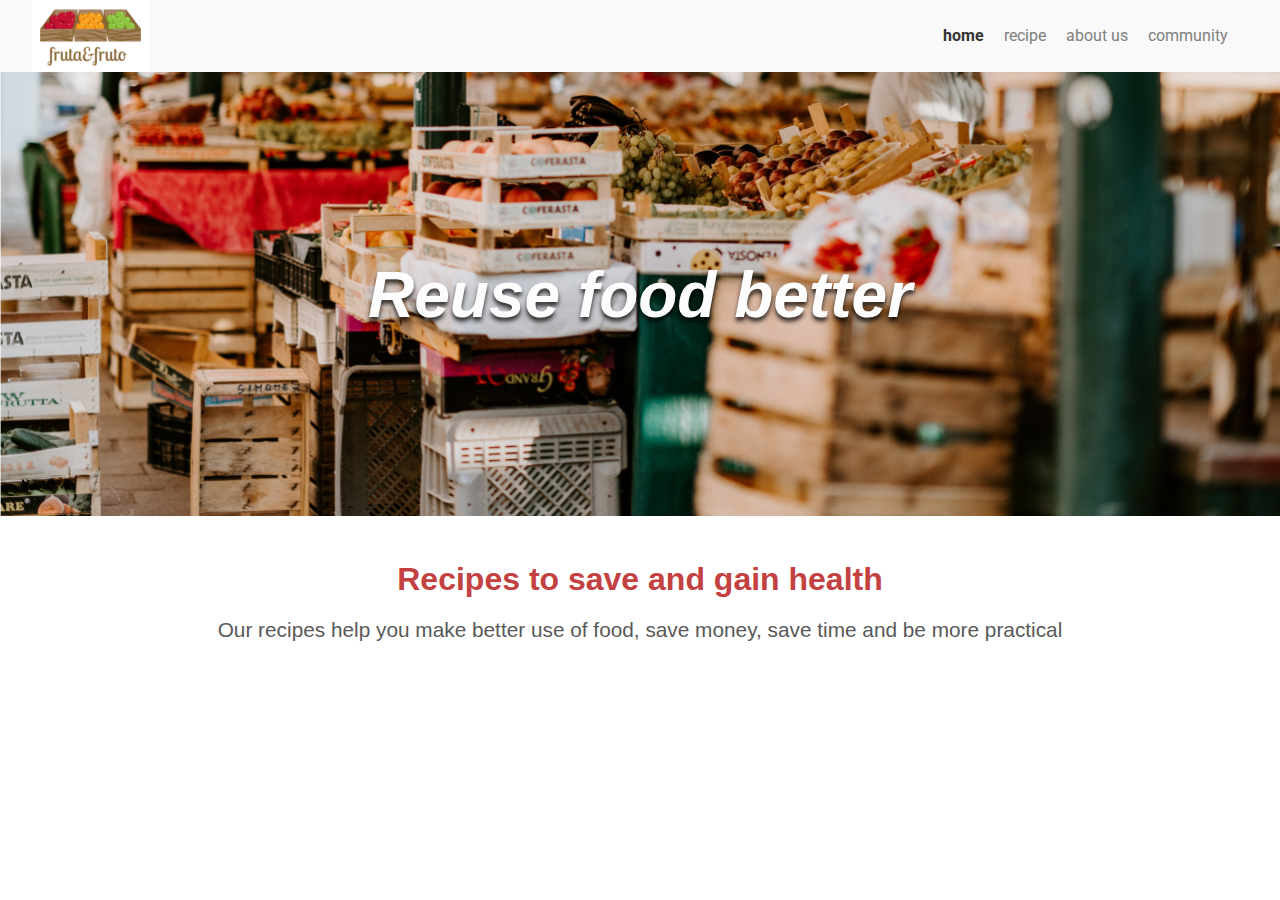
==== arquitetura-css-assets/index.html @ b12f9863 "edit link names of css" ====
<!DOCTYPE html>
<html lang="pt-BR">
    <head>
        <link href="https://fonts.googleapis.com/css?family=Pacifico|Roboto:100,300,400,500,700,900" rel="stylesheet" />
        <meta charset="UTF-8" />
        <meta name="viewport" content="width=device-width, initial-scale=1.0" />
        <meta http-equiv="X-UA-Compatible" content="ie=edge" />
        <title>Fruta & Fruto</title>
        <link href="./assets/css/normalize.css" rel="stylesheet" />
        <link href="./assets/css/reset.css" rel="stylesheet" />
        <link rel="stylesheet" href="assets/css/menu/menu-link.css">
        <link rel="stylesheet" href="assets/css/menu/menu-item.css">
        <link rel="stylesheet" href="assets/css/menu/header.css">
        <link rel="stylesheet" href="assets/css/menu/menu-list.css">
        <link rel="stylesheet" href="assets/css/banner/banner.css">
        <link rel="stylesheet" href="assets/css/banner/banner-img.css">
        <link rel="stylesheet" href="assets/css/banner/banner-title.css">
        <link rel="stylesheet" href="assets/css/about/about.css">
        <link rel="stylesheet" href="assets/css/about/about-description.css">
        <link rel="stylesheet" href="assets/css/about/about-title.css">
    </head>
    <body>
        <header class="header">
            <img class="logo" src="assets/img/logo.jpg" alt="Logo Fruta&Fruto">
            <nav class="menu">
                <ul class="menu__list">
                    <li class="menu__item"><a class="menu__link ativo" href="http://127.0.0.1:5500/arquitetura-css-assets/index.html#">Home</a></li>
                    <li class="menu__item"><a class="menu__link" href="#">Recipe</a></li>
                    <li class="menu__item"><a class="menu__link" href="#">About us</a></li>
                    <li class="menu__item"><a class="menu__link" href="#">Community</a></li>
                </ul>
            </nav>
        </header>

        <section class="banner">
            <img class="banner__img" src="assets/img/banner.jpg" alt="Photo with fruit and vegetable boxes">
            <h2 class="banner__title">Reuse food better</h2>
        </section>

        <section class="about">
            <h2 class="about__title" >Recipes to save and gain health</h2>
            <p class="about__description">Our recipes help you make better use of food, save money, save time and be more practical</p>
        </section>

    </body>
</html>
---- arquitetura-css-assets/assets/css/menu/menu-link.css ----
.menu__link.ativo {
    color: #333333;
    font-weight: bold;
}

.menu__link {
    color: #808080;
    margin-right: 1.25rem;
    text-decoration: none;
    text-transform: lowercase;
}

.menu__link:hover {
    text-decoration: underline;
}
---- arquitetura-css-assets/assets/css/menu/menu-item.css ----
.menu__item {
    list-style: none;
}

.menu__item:last-child .menu-link {
    margin-right: 0;
}
---- arquitetura-css-assets/assets/css/menu/header.css ----
.header {
    align-items: center;
    background: #f9f9f9;
    display: flex;
    justify-content: space-between;
    /* top | rigth | bottom | left */
    padding: 0 2rem 0 2rem;
}
---- arquitetura-css-assets/assets/css/menu/menu-list.css ----
.menu__list {
    display: flex;
}
---- arquitetura-css-assets/assets/css/banner/banner.css ----
.banner {
    position: relative;
}
---- arquitetura-css-assets/assets/css/banner/banner-img.css ----
.banner__img {
    width: 100%;
}
---- arquitetura-css-assets/assets/css/banner/banner-title.css ----
.banner__title {
    color: #fdfdfd;
    font-family: 'SF Pro',Arial, Helvetica, sans-serif;
    font-size: 4em;
    font-style: italic;
    position: absolute;
    left: 50%;
    text-shadow: 0 4px 4px rgba(0, 0, 0, 0.75);
    top: 50%;
    text-align: center;
    transform: translate(-50%, -50%);
    width: 100%;
}
---- arquitetura-css-assets/assets/css/about/about.css ----
.about {
    text-align: center;
    padding: 2.5rem;
    font-family: 'SF Pro', Arial, Helvetica, sans-serif;
}
---- arquitetura-css-assets/assets/css/about/about-description.css ----
.about__description {
    color: #595959;
    font-size: 1.3rem;
    font-weight: 100;
}
---- arquitetura-css-assets/assets/css/about/about-title.css ----
.about__title {
    color: #c44141;
    font-size: 2rem;
}
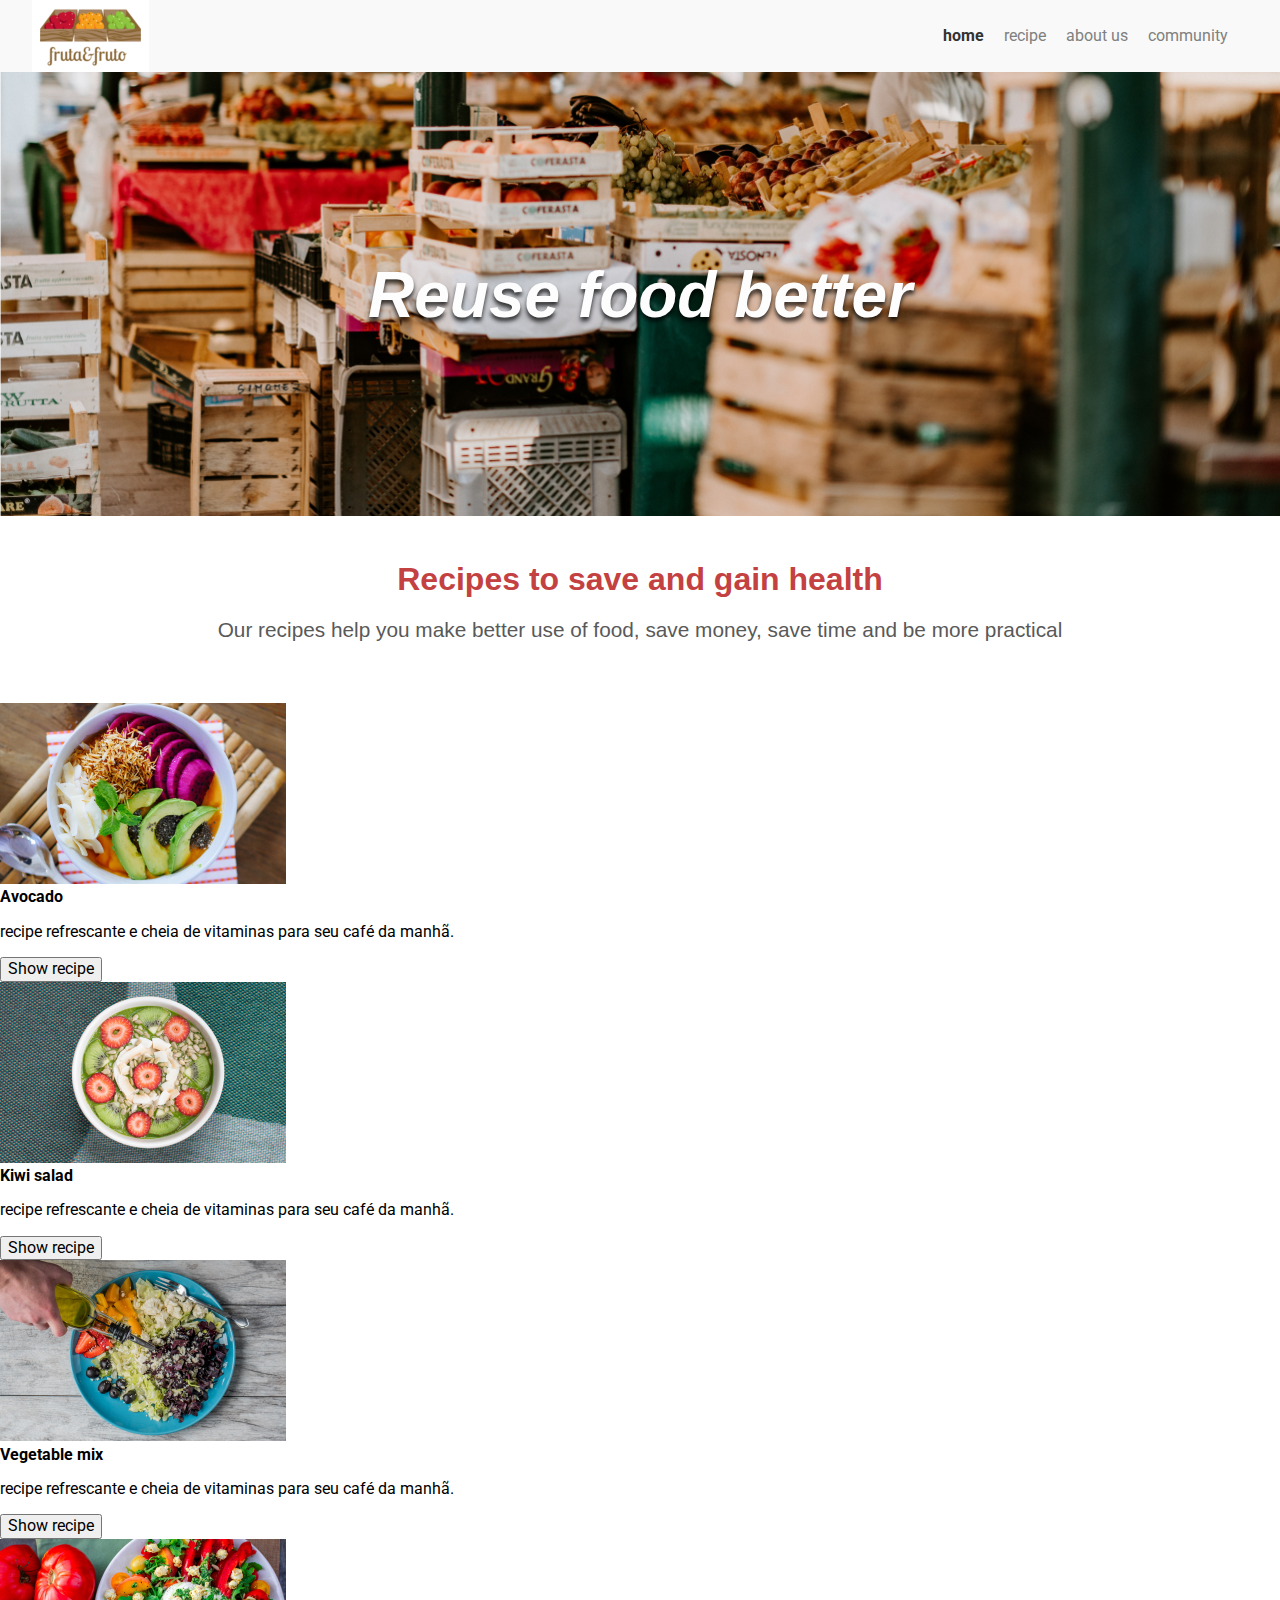
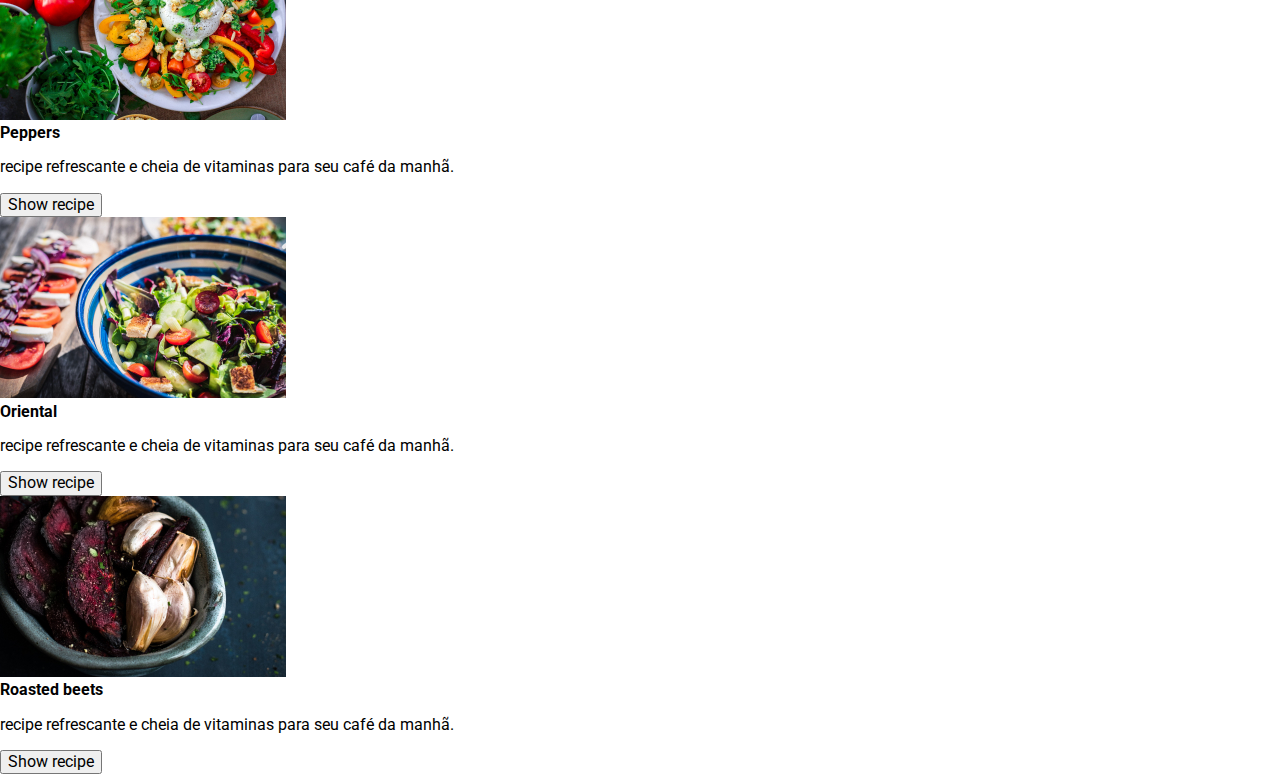
==== commit e45c7d95: "commit" ====
--- a/arquitetura-css-assets/index.html
+++ b/arquitetura-css-assets/index.html
@@ -42,5 +42,55 @@
             <p class="about__description">Our recipes help you make better use of food, save money, save time and be more practical</p>
         </section>
 
+        <section class="recipes">
+            <div class="recipe">
+                <img alt="Tigela de abacate" class="recipe__img" src="assets/img/receitas/tigela-de-abacate.jpg" />
+                <div class="recipe__content">
+                    <h4 class="recipe__title">Avocado</h4>
+                    <p class="recipe__description">recipe refrescante e cheia de vitaminas para seu café da manhã.</p>
+                    <button class="recipe__btn">Show recipe</button>
+                </div>
+            </div>
+            <div class="recipe">
+                <img alt="Kiwi salad" class="recipe__img" src="assets/img/receitas/salada-de-kiwi.jpg" />
+                <div class="recipe__content">
+                    <h4 class="recipe__title">Kiwi salad</h4>
+                    <p class="recipe__description">recipe refrescante e cheia de vitaminas para seu café da manhã.</p>
+                    <button class="recipe__btn">Show recipe</button>
+                </div>
+            </div>
+            <div class="recipe">
+                <img alt="Mix de vegetais" class="recipe__img" src="assets/img/receitas/mix-de-vegetais.jpg" />
+                <div class="recipe__content">
+                    <h4 class="recipe__title">Vegetable mix</h4>
+                    <p class="recipe__description">recipe refrescante e cheia de vitaminas para seu café da manhã.</p>
+                    <button class="recipe__btn">Show recipe</button>
+                </div>
+            </div>
+            <div class="recipe">
+                <img alt="Pimentões à Juliana" class="recipe__img" src="assets/img/receitas/pimentoes-a-juliana.jpg" />
+                <div class="recipe__content">
+                    <h4 class="recipe__title">Peppers</h4>
+                    <p class="recipe__description">recipe refrescante e cheia de vitaminas para seu café da manhã.</p>
+                    <button class="recipe__btn">Show recipe</button>
+                </div>
+            </div>
+            <div class="recipe">
+                <img alt="Prato oriental" class="recipe__img" src="assets/img/receitas/prato-oriental.jpg" />
+                <div class="recipe__content">
+                    <h4 class="recipe__title">Oriental</h4>
+                    <p class="recipe__description">recipe refrescante e cheia de vitaminas para seu café da manhã.</p>
+                    <button class="recipe__btn">Show recipe</button>
+                </div>
+            </div>
+            <div class="recipe">
+                <img alt="Beterrabas assadas" class="recipe__img" src="assets/img/receitas/beterrabas-assadas.jpg" />
+                <div class="recipe__content">
+                    <h4 class="recipe__title">Roasted beets</h4>
+                    <p class="recipe__description">recipe refrescante e cheia de vitaminas para seu café da manhã.</p>
+                    <button class="recipe__btn">Show recipe</button>
+                </div>
+            </div>
+        </section>
     </body>
 </html>
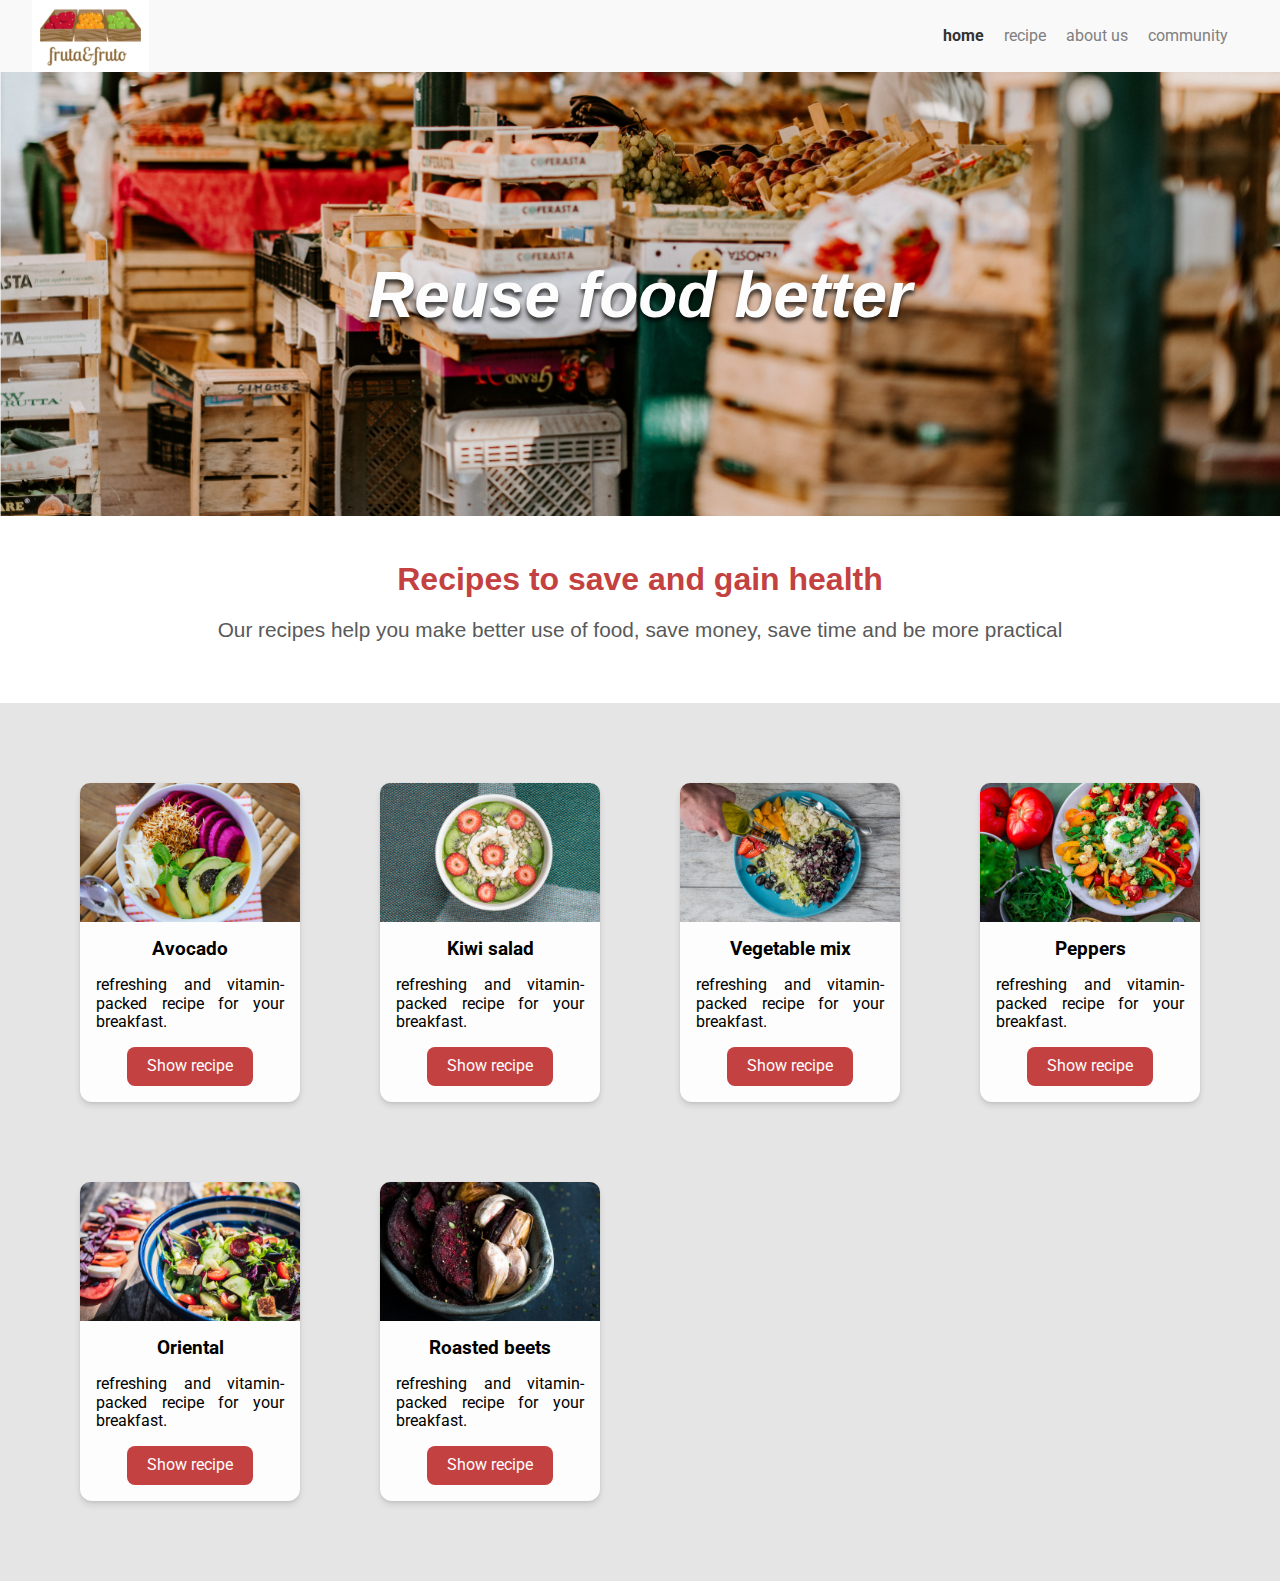
==== commit 8c4bb36c: "add new section (recipes) to website, create cards with btn's" ====
--- a/arquitetura-css-assets/index.html
+++ b/arquitetura-css-assets/index.html
@@ -8,16 +8,27 @@
         <title>Fruta & Fruto</title>
         <link href="./assets/css/normalize.css" rel="stylesheet" />
         <link href="./assets/css/reset.css" rel="stylesheet" />
+        <!-- CSS Menu -->
         <link rel="stylesheet" href="assets/css/menu/menu-link.css">
         <link rel="stylesheet" href="assets/css/menu/menu-item.css">
         <link rel="stylesheet" href="assets/css/menu/header.css">
         <link rel="stylesheet" href="assets/css/menu/menu-list.css">
+        <!-- CSS Banner -->
         <link rel="stylesheet" href="assets/css/banner/banner.css">
         <link rel="stylesheet" href="assets/css/banner/banner-img.css">
         <link rel="stylesheet" href="assets/css/banner/banner-title.css">
+        <!-- CSS About -->
         <link rel="stylesheet" href="assets/css/about/about.css">
         <link rel="stylesheet" href="assets/css/about/about-description.css">
         <link rel="stylesheet" href="assets/css/about/about-title.css">
+        <!-- CSS Recipes -->
+        <link rel="stylesheet" href="assets/css/recipes/recipes.css">
+        <link rel="stylesheet" href="assets/css/recipes/recipe.css">
+        <link rel="stylesheet" href="assets/css/recipes/recipe-title.css">
+        <link rel="stylesheet" href="assets/css/recipes/recipe-img.css">
+        <link rel="stylesheet" href="assets/css/recipes/recipe-description.css">
+        <link rel="stylesheet" href="assets/css/recipes/recipe-content.css">
+        <link rel="stylesheet" href="assets/css/recipes/recipe-btn.css">
     </head>
     <body>
         <header class="header">
@@ -44,10 +55,10 @@
 
         <section class="recipes">
             <div class="recipe">
-                <img alt="Tigela de abacate" class="recipe__img" src="assets/img/receitas/tigela-de-abacate.jpg" />
+                <img alt="avocado" class="recipe__img" src="assets/img/receitas/tigela-de-abacate.jpg" />
                 <div class="recipe__content">
                     <h4 class="recipe__title">Avocado</h4>
-                    <p class="recipe__description">recipe refrescante e cheia de vitaminas para seu café da manhã.</p>
+                    <p class="recipe__description">refreshing and vitamin-packed recipe for your breakfast.</p>
                     <button class="recipe__btn">Show recipe</button>
                 </div>
             </div>
@@ -55,39 +66,39 @@
                 <img alt="Kiwi salad" class="recipe__img" src="assets/img/receitas/salada-de-kiwi.jpg" />
                 <div class="recipe__content">
                     <h4 class="recipe__title">Kiwi salad</h4>
-                    <p class="recipe__description">recipe refrescante e cheia de vitaminas para seu café da manhã.</p>
+                    <p class="recipe__description">refreshing and vitamin-packed recipe for your breakfast.</p>
                     <button class="recipe__btn">Show recipe</button>
                 </div>
             </div>
             <div class="recipe">
-                <img alt="Mix de vegetais" class="recipe__img" src="assets/img/receitas/mix-de-vegetais.jpg" />
+                <img alt="vegetable mix" class="recipe__img" src="assets/img/receitas/mix-de-vegetais.jpg" />
                 <div class="recipe__content">
                     <h4 class="recipe__title">Vegetable mix</h4>
-                    <p class="recipe__description">recipe refrescante e cheia de vitaminas para seu café da manhã.</p>
+                    <p class="recipe__description">refreshing and vitamin-packed recipe for your breakfast.</p>
                     <button class="recipe__btn">Show recipe</button>
                 </div>
             </div>
             <div class="recipe">
-                <img alt="Pimentões à Juliana" class="recipe__img" src="assets/img/receitas/pimentoes-a-juliana.jpg" />
+                <img alt="peppers" class="recipe__img" src="assets/img/receitas/pimentoes-a-juliana.jpg" />
                 <div class="recipe__content">
                     <h4 class="recipe__title">Peppers</h4>
-                    <p class="recipe__description">recipe refrescante e cheia de vitaminas para seu café da manhã.</p>
+                    <p class="recipe__description">refreshing and vitamin-packed recipe for your breakfast.</p>
                     <button class="recipe__btn">Show recipe</button>
                 </div>
             </div>
             <div class="recipe">
-                <img alt="Prato oriental" class="recipe__img" src="assets/img/receitas/prato-oriental.jpg" />
+                <img alt="Oriental" class="recipe__img" src="assets/img/receitas/prato-oriental.jpg" />
                 <div class="recipe__content">
                     <h4 class="recipe__title">Oriental</h4>
-                    <p class="recipe__description">recipe refrescante e cheia de vitaminas para seu café da manhã.</p>
+                    <p class="recipe__description">refreshing and vitamin-packed recipe for your breakfast.</p>
                     <button class="recipe__btn">Show recipe</button>
                 </div>
             </div>
             <div class="recipe">
-                <img alt="Beterrabas assadas" class="recipe__img" src="assets/img/receitas/beterrabas-assadas.jpg" />
+                <img alt="roasted beets" class="recipe__img" src="assets/img/receitas/beterrabas-assadas.jpg" />
                 <div class="recipe__content">
                     <h4 class="recipe__title">Roasted beets</h4>
-                    <p class="recipe__description">recipe refrescante e cheia de vitaminas para seu café da manhã.</p>
+                    <p class="recipe__description">refreshing and vitamin-packed recipe for your breakfast.</p>
                     <button class="recipe__btn">Show recipe</button>
                 </div>
             </div>
--- a/arquitetura-css-assets/assets/css/recipes/recipes.css
+++ b/arquitetura-css-assets/assets/css/recipes/recipes.css
@@ -0,0 +1,6 @@
+.recipes {
+    background-color: #e5e5e5;
+    display: flex;
+    flex-wrap: wrap;
+    padding: 5rem 0 0 5rem;
+}--- a/arquitetura-css-assets/assets/css/recipes/recipe.css
+++ b/arquitetura-css-assets/assets/css/recipes/recipe.css
@@ -0,0 +1,15 @@
+.recipe {
+    background-color: #fdfdfd;
+    display: flex;
+    flex-direction: column;
+    margin-bottom: 5rem;
+    margin-right: 5rem;
+    width: calc(25% - 5rem);
+    border-radius: 12px;
+    box-shadow: 0 4px 6px rgba(0, 0, 0, 0.1), 0 1px 3px rgba(0, 0, 0, 0.08);
+    transition: box-shadow 0.3s ease;
+}
+
+.recipe:hover {
+    box-shadow: 0 8px 12px rgba(0, 0, 0, 0.15), 0 3px 6px rgba(0, 0, 0, 0.1);
+}--- a/arquitetura-css-assets/assets/css/recipes/recipe-title.css
+++ b/arquitetura-css-assets/assets/css/recipes/recipe-title.css
@@ -0,0 +1,3 @@
+.recipe__title {
+    font-size: 1.2rem;
+}--- a/arquitetura-css-assets/assets/css/recipes/recipe-img.css
+++ b/arquitetura-css-assets/assets/css/recipes/recipe-img.css
@@ -0,0 +1,3 @@
+.recipe__img {
+    border-radius: 10px 10px 0px 0px;
+}--- a/arquitetura-css-assets/assets/css/recipes/recipe-description.css
+++ b/arquitetura-css-assets/assets/css/recipes/recipe-description.css
@@ -0,0 +1,3 @@
+.recipe__description {
+    text-align: justify;
+}--- a/arquitetura-css-assets/assets/css/recipes/recipe-content.css
+++ b/arquitetura-css-assets/assets/css/recipes/recipe-content.css
@@ -0,0 +1,4 @@
+.recipe__content {
+    padding: 1rem;
+    text-align: center;
+}--- a/arquitetura-css-assets/assets/css/recipes/recipe-btn.css
+++ b/arquitetura-css-assets/assets/css/recipes/recipe-btn.css
@@ -0,0 +1,13 @@
+.recipe__btn {
+    background-color: #c44141;
+    border: none;
+    color: #fdfdfd;
+    border-radius: 8px;
+    padding: 10px 20px;
+    transition: background-color 0.2s ease;
+}
+
+.recipe__btn:hover {
+    cursor: pointer;
+    background-color: #ac3838;
+}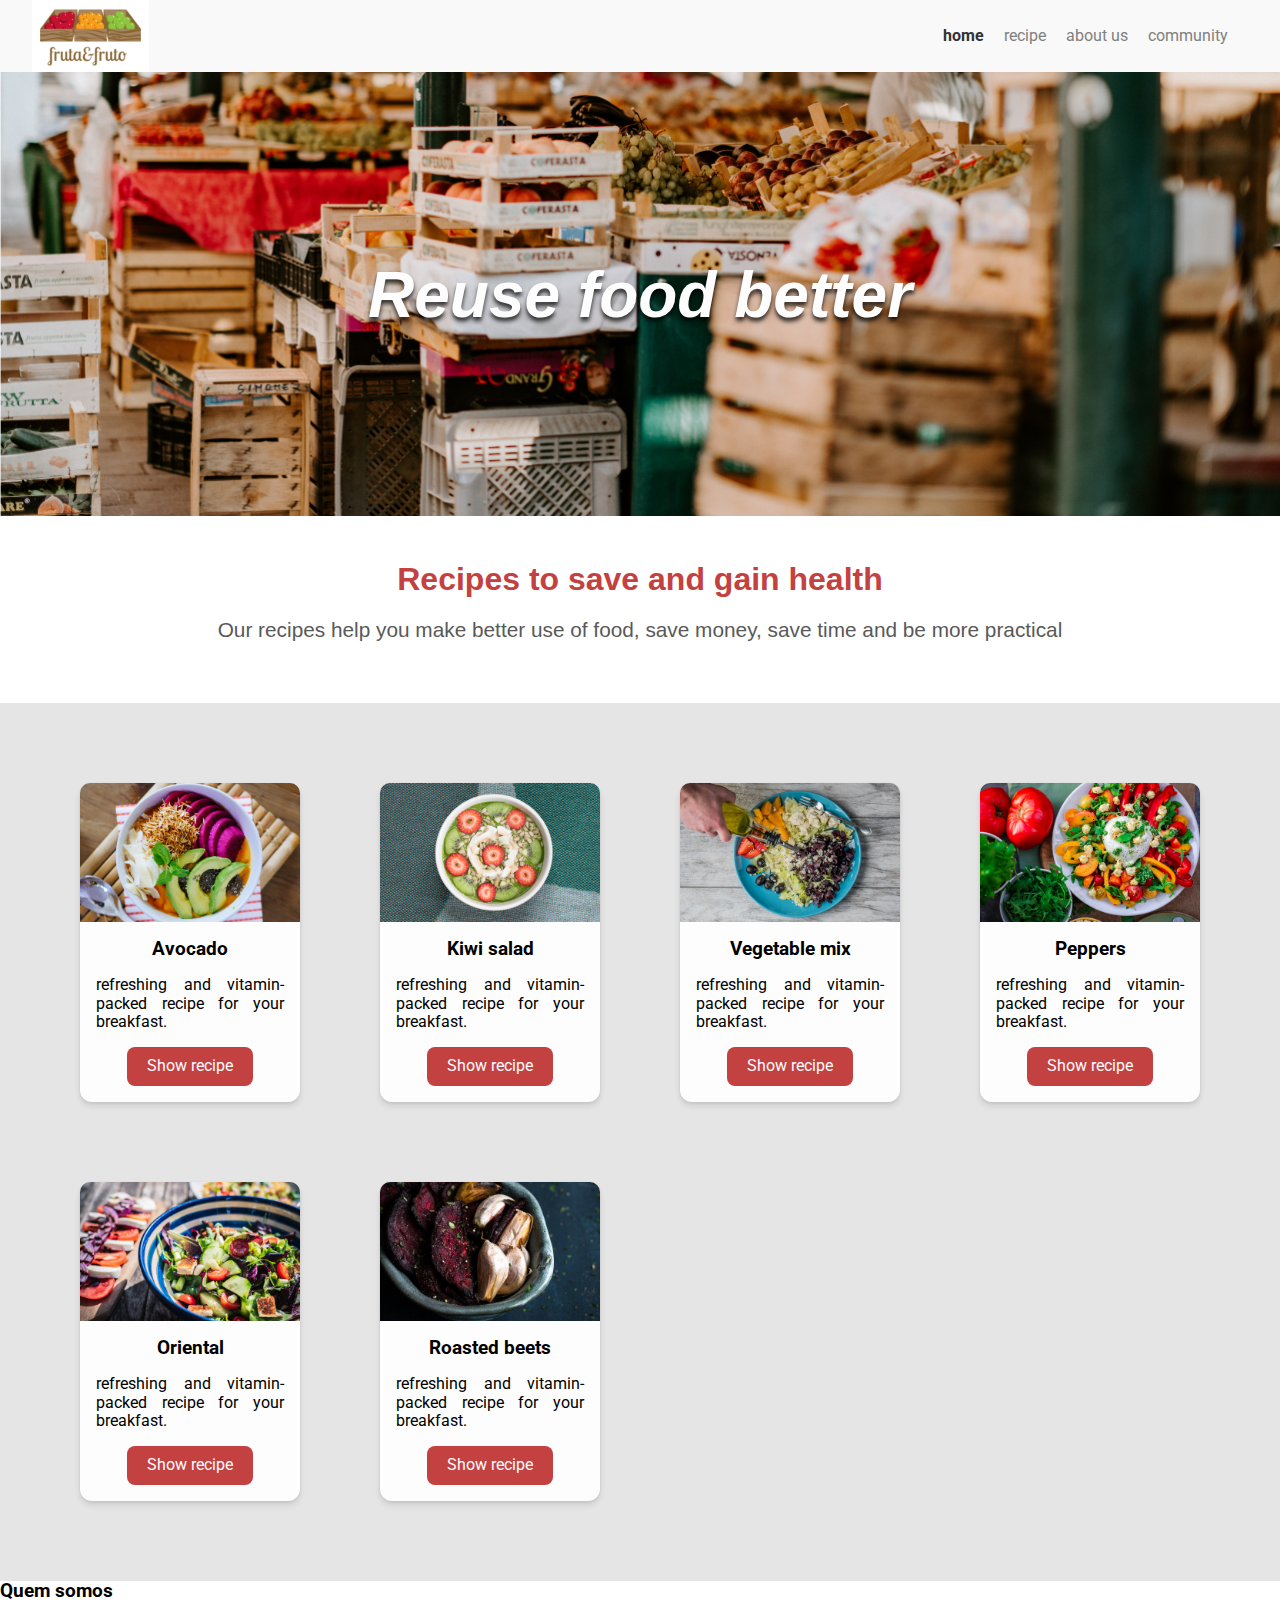
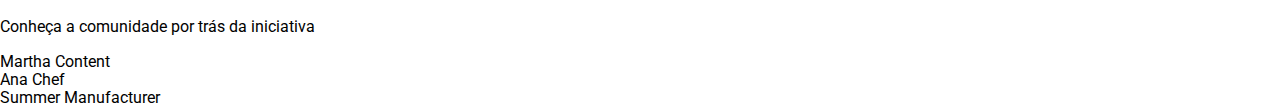
==== commit bf79ce87: "create about-us css files and html structure" ====
--- a/arquitetura-css-assets/index.html
+++ b/arquitetura-css-assets/index.html
@@ -29,8 +29,18 @@
         <link rel="stylesheet" href="assets/css/recipes/recipe-description.css">
         <link rel="stylesheet" href="assets/css/recipes/recipe-content.css">
         <link rel="stylesheet" href="assets/css/recipes/recipe-btn.css">
+        <!-- CSS About Us -->
+         <link rel="stylesheet" href="assets/css/about-us/person.css">
+         <link rel="stylesheet" href="assets/css/about-us/person-name.css">
+         <link rel="stylesheet" href="assets/css/about-us/person-img.css">
+         <link rel="stylesheet" href="assets/css/about-us/person-function.css">
+         <link rel="stylesheet" href="assets/css/about-us/people.css">
+         <link rel="stylesheet" href="assets/css/about-us/about-us.css">
+         <link rel="stylesheet" href="assets/css/about-us/about-us-title.css">
+         <link rel="stylesheet" href="assets/css/about-us/about-us-description.css">
     </head>
     <body>
+        <!-- Header and Nav section -->
         <header class="header">
             <img class="logo" src="assets/img/logo.jpg" alt="Logo Fruta&Fruto">
             <nav class="menu">
@@ -43,6 +53,7 @@
             </nav>
         </header>
 
+        <!-- Banner section -->
         <section class="banner">
             <img class="banner__img" src="assets/img/banner.jpg" alt="Photo with fruit and vegetable boxes">
             <h2 class="banner__title">Reuse food better</h2>
@@ -53,6 +64,7 @@
             <p class="about__description">Our recipes help you make better use of food, save money, save time and be more practical</p>
         </section>
 
+        <!-- Recipes section -->
         <section class="recipes">
             <div class="recipe">
                 <img alt="avocado" class="recipe__img" src="assets/img/receitas/tigela-de-abacate.jpg" />
@@ -103,5 +115,28 @@
                 </div>
             </div>
         </section>
+
+        <!-- About Us section -->
+        <section class="about-us">
+            <h3 class="about-us__title">Quem somos</h3>
+            <p class="about-us__description">Conheça a comunidade por trás da iniciativa</p>
+            <div class="people">
+                <div class="person">
+                    <div class="person__img person__img--martha"></div>
+                    <span class="person__name">Martha</span>
+                    <span class="person__function">Content</span>
+                </div>
+                <div class="people">
+                    <div class="pessoa__img pessoa__img--ana"></div>
+                    <span class="person__name">Ana</span>
+                    <span class="person__function">Chef</span>
+                </div>
+                <div class="people">
+                    <div class="pessoa__img pessoa__img--summer"></div>
+                    <span class="person__name">Summer</span>
+                    <span class="person__function">Manufacturer</span>
+                </div>
+            </div>
+        </section>
     </body>
 </html>
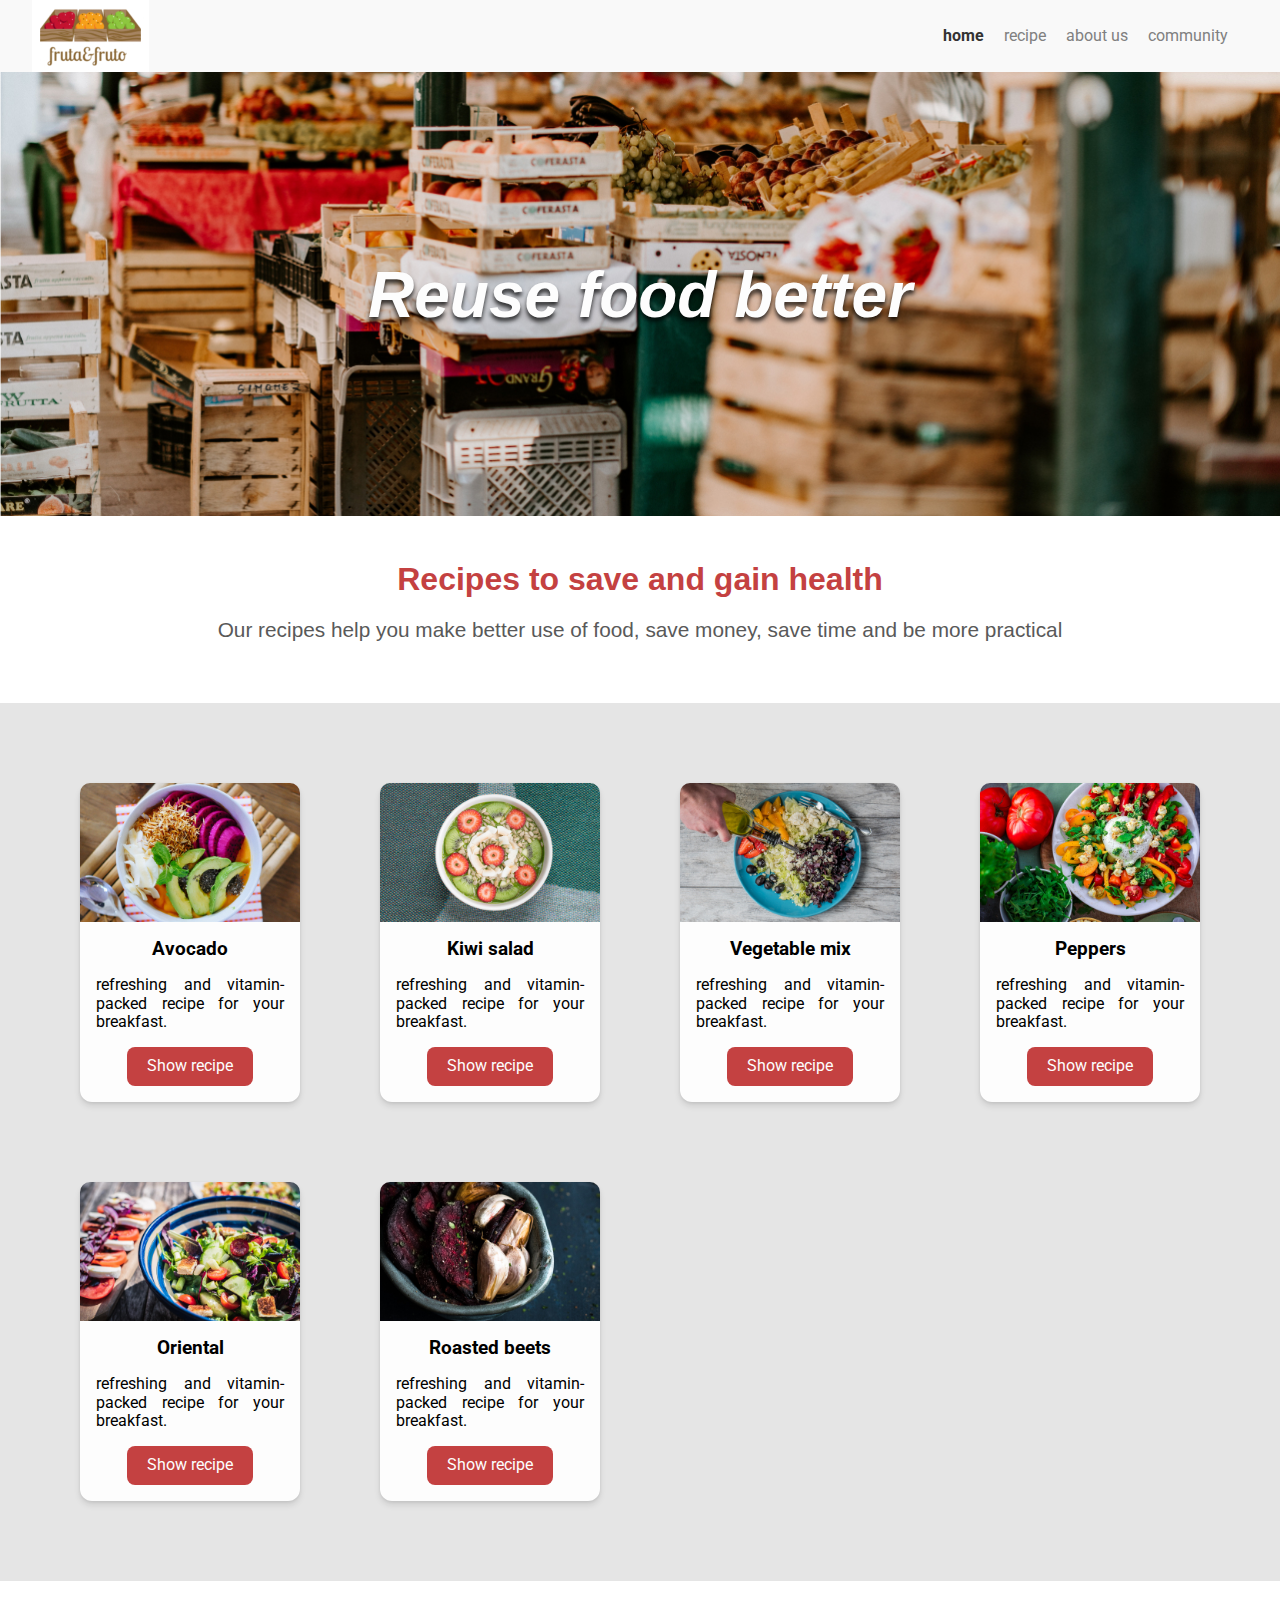
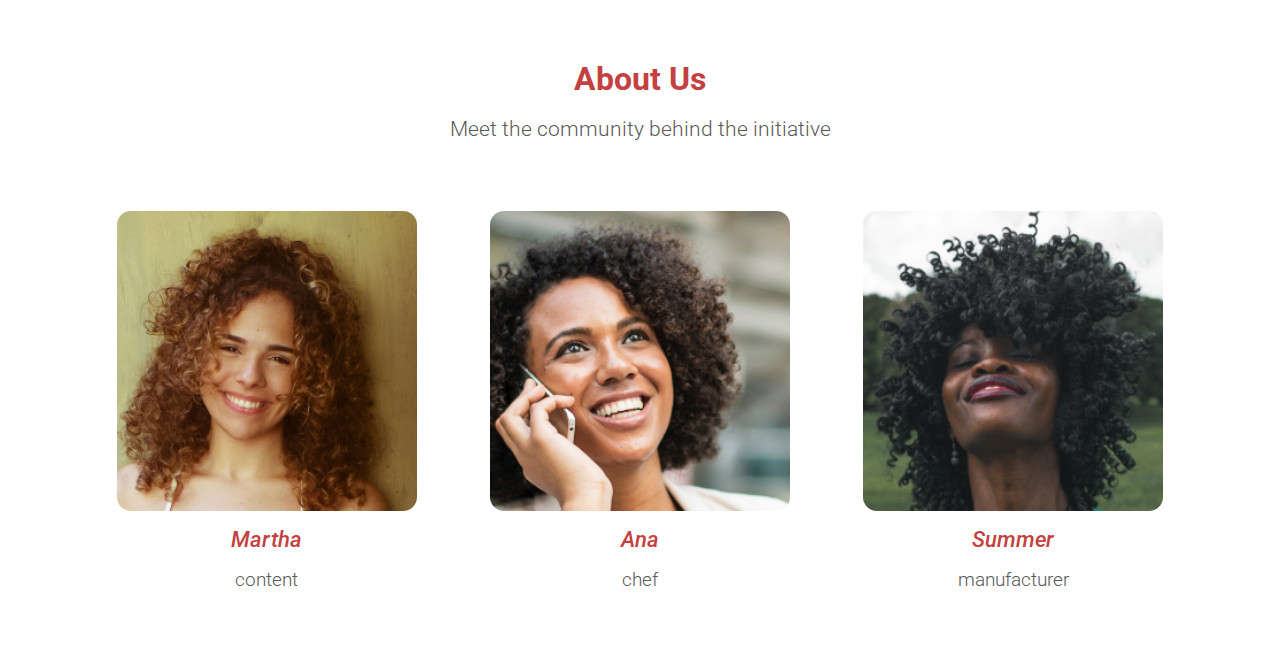
==== commit 47b94269: "finish about us section" ====
--- a/arquitetura-css-assets/index.html
+++ b/arquitetura-css-assets/index.html
@@ -29,15 +29,16 @@
         <link rel="stylesheet" href="assets/css/recipes/recipe-description.css">
         <link rel="stylesheet" href="assets/css/recipes/recipe-content.css">
         <link rel="stylesheet" href="assets/css/recipes/recipe-btn.css">
-        <!-- CSS About Us -->
-         <link rel="stylesheet" href="assets/css/about-us/person.css">
-         <link rel="stylesheet" href="assets/css/about-us/person-name.css">
-         <link rel="stylesheet" href="assets/css/about-us/person-img.css">
-         <link rel="stylesheet" href="assets/css/about-us/person-function.css">
-         <link rel="stylesheet" href="assets/css/about-us/people.css">
-         <link rel="stylesheet" href="assets/css/about-us/about-us.css">
-         <link rel="stylesheet" href="assets/css/about-us/about-us-title.css">
-         <link rel="stylesheet" href="assets/css/about-us/about-us-description.css">
+        <!-- CSS People -->
+         <link rel="stylesheet" href="assets/css/people/person.css">
+         <link rel="stylesheet" href="assets/css/people/person-name.css">
+         <link rel="stylesheet" href="assets/css/people/person-img.css">
+         <link rel="stylesheet" href="assets/css/people/person-function.css">
+         <link rel="stylesheet" href="assets/css/people/people.css">
+         <!-- CSS About Us -->
+         <link rel="stylesheet" href="assets/css/aboutUs/aboutUs.css">
+         <link rel="stylesheet" href="assets/css/aboutUs/aboutUs-title.css">
+         <link rel="stylesheet" href="assets/css/aboutUs/aboutUs-description.css">
     </head>
     <body>
         <!-- Header and Nav section -->
@@ -117,26 +118,29 @@
         </section>
 
         <!-- About Us section -->
-        <section class="about-us">
-            <h3 class="about-us__title">Quem somos</h3>
-            <p class="about-us__description">Conheça a comunidade por trás da iniciativa</p>
+        <section class="aboutUs">
+            <h3 class="aboutUs__title">About Us</h3>
+            <p class="aboutUs__description">Meet the community behind the initiative</p>
+
+            <!-- People section -->
             <div class="people">
                 <div class="person">
                     <div class="person__img person__img--martha"></div>
                     <span class="person__name">Martha</span>
                     <span class="person__function">Content</span>
                 </div>
-                <div class="people">
-                    <div class="pessoa__img pessoa__img--ana"></div>
+                <div class="person">
+                    <div class="person__img person__img--ana"></div>
                     <span class="person__name">Ana</span>
                     <span class="person__function">Chef</span>
                 </div>
-                <div class="people">
-                    <div class="pessoa__img pessoa__img--summer"></div>
+                <div class="person">
+                    <div class="person__img person__img--summer"></div>
                     <span class="person__name">Summer</span>
                     <span class="person__function">Manufacturer</span>
                 </div>
             </div>
         </section>
+
     </body>
 </html>
--- a/arquitetura-css-assets/assets/css/people/person.css
+++ b/arquitetura-css-assets/assets/css/people/person.css
@@ -0,0 +1,4 @@
+.person {
+    display: flex;
+    flex-direction: column;
+}--- a/arquitetura-css-assets/assets/css/people/person-name.css
+++ b/arquitetura-css-assets/assets/css/people/person-name.css
@@ -0,0 +1,7 @@
+.person__name {
+    margin: 1rem 0;
+    color: #c44141;
+    font-weight: 500;
+    font-style: italic;
+    font-size: 1.4rem;
+}--- a/arquitetura-css-assets/assets/css/people/person-img.css
+++ b/arquitetura-css-assets/assets/css/people/person-img.css
@@ -0,0 +1,21 @@
+.person__img {
+    background-size: cover;
+    background-position: center;
+    width: 300px;
+    height: 300px;
+    margin: 0 auto;
+    background-repeat: no-repeat;
+    border-radius: 14px;
+}
+
+.person__img--martha {
+    background-image: url('../../img/pessoas/martha.jpg');
+}
+
+.person__img--ana {
+    background-image: url('../../img/pessoas/ana.jpg');
+}
+
+.person__img--summer {
+    background-image: url('../../img/pessoas/summer.jpg');
+}--- a/arquitetura-css-assets/assets/css/people/person-function.css
+++ b/arquitetura-css-assets/assets/css/people/person-function.css
@@ -0,0 +1,6 @@
+.person__function {
+    text-transform: lowercase;
+    font-weight: 300;
+    color: #595959;
+    font-size: 1.20rem;
+}--- a/arquitetura-css-assets/assets/css/people/people.css
+++ b/arquitetura-css-assets/assets/css/people/people.css
@@ -0,0 +1,5 @@
+.people {
+    display: flex;
+    padding-top: 3rem;
+    justify-content: space-around;
+}--- a/arquitetura-css-assets/assets/css/aboutUs/aboutUs.css
+++ b/arquitetura-css-assets/assets/css/aboutUs/aboutUs.css
@@ -0,0 +1,4 @@
+.aboutUs {
+    text-align: center;
+    padding: 5rem;
+}--- a/arquitetura-css-assets/assets/css/aboutUs/aboutUs-title.css
+++ b/arquitetura-css-assets/assets/css/aboutUs/aboutUs-title.css
@@ -0,0 +1,5 @@
+.aboutUs__title {
+    margin-bottom: 1rem;
+    color: #c44141;
+    font-size: 2rem;
+}--- a/arquitetura-css-assets/assets/css/aboutUs/aboutUs-description.css
+++ b/arquitetura-css-assets/assets/css/aboutUs/aboutUs-description.css
@@ -0,0 +1,5 @@
+.aboutUs__description {
+    font-weight: 300;
+    color: #595959;
+    font-size: 1.3rem;
+}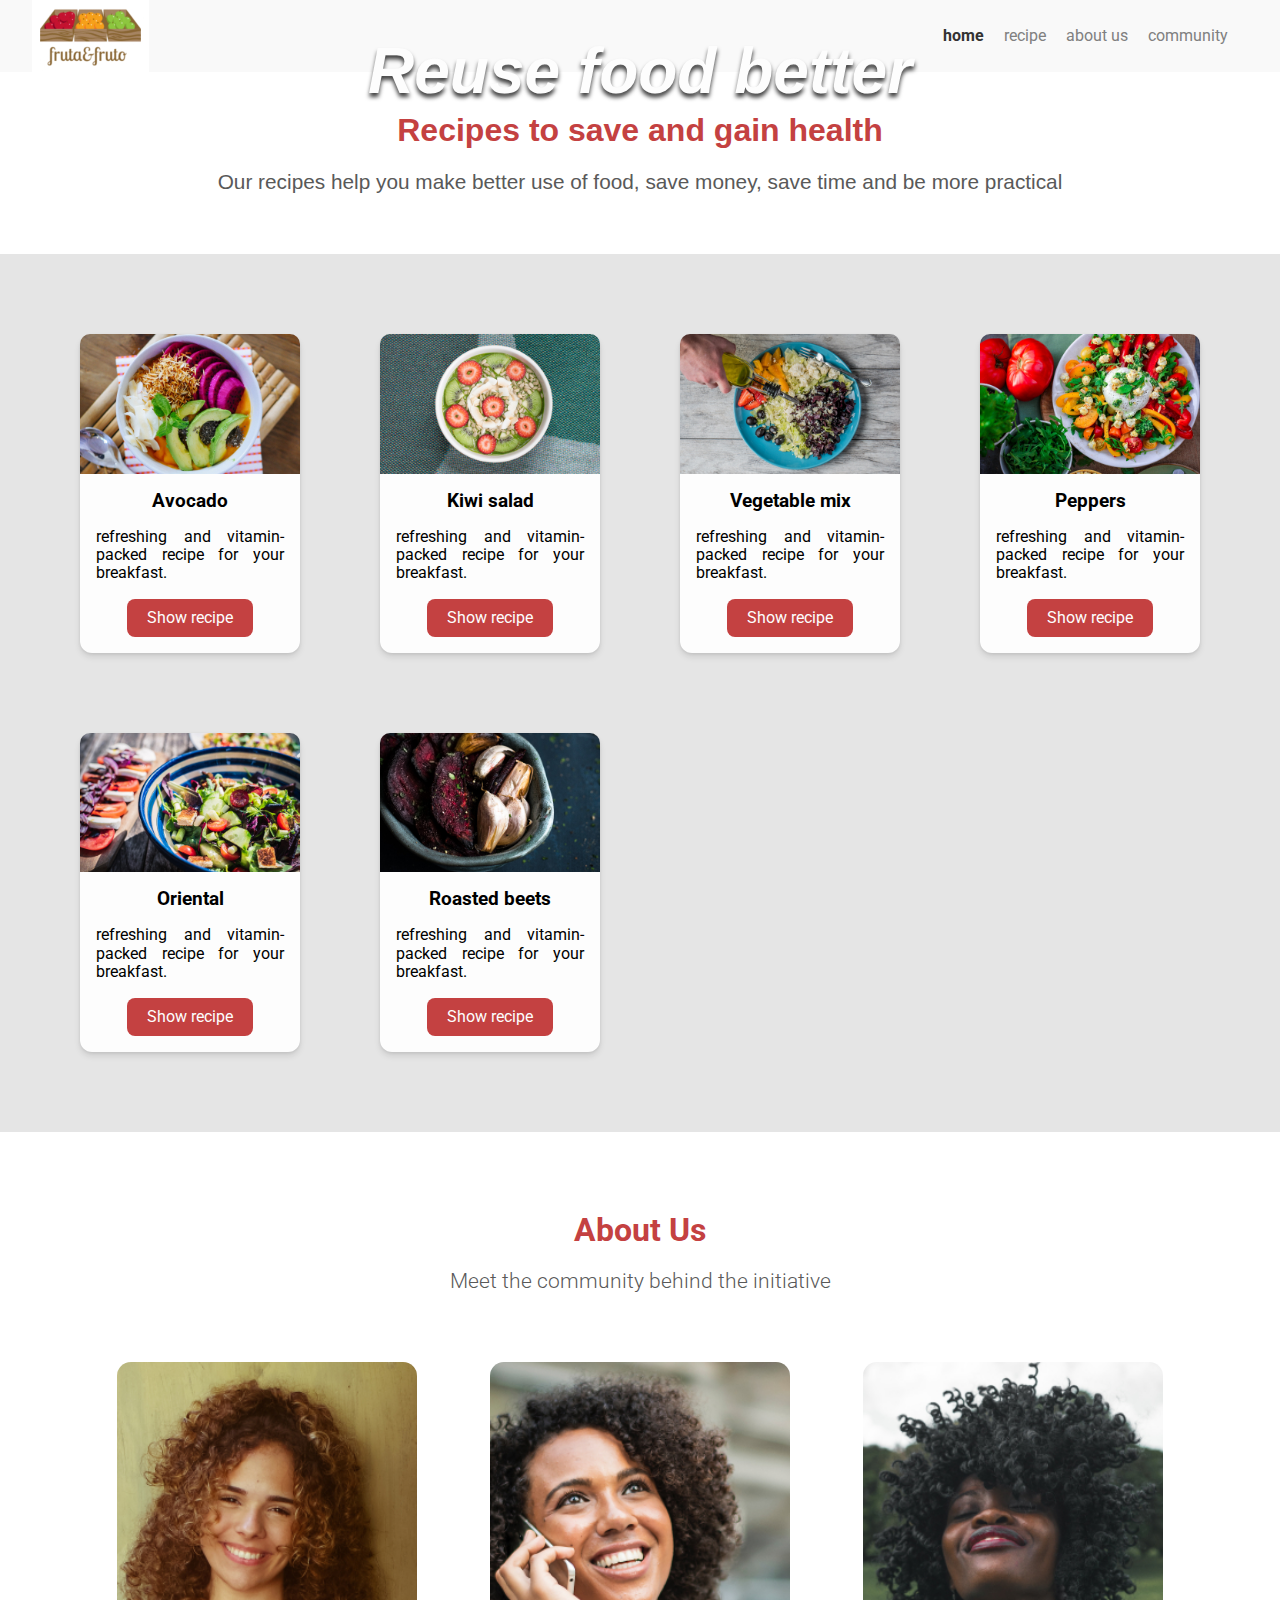
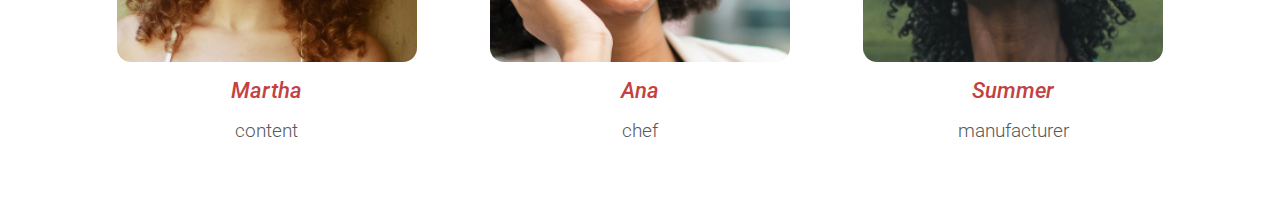
==== commit 1c676db7: "fixing banner img, replace html to css" ====
--- a/arquitetura-css-assets/index.html
+++ b/arquitetura-css-assets/index.html
@@ -56,7 +56,7 @@
 
         <!-- Banner section -->
         <section class="banner">
-            <img class="banner__img" src="assets/img/banner.jpg" alt="Photo with fruit and vegetable boxes">
+            <div class="banner__img" alt="Photo with fruit and vegetable boxes"></div>
             <h2 class="banner__title">Reuse food better</h2>
         </section>
 
@@ -141,6 +141,6 @@
                 </div>
             </div>
         </section>
-
+        
     </body>
 </html>
--- a/arquitetura-css-assets/assets/css/banner/banner-img.css
+++ b/arquitetura-css-assets/assets/css/banner/banner-img.css
@@ -1,3 +1,5 @@
 .banner__img {
+    background: url('../../img/banner.jpg') no-repeat center / cover;
     width: 100%;
+    height: calc(100vh - 900px);
 }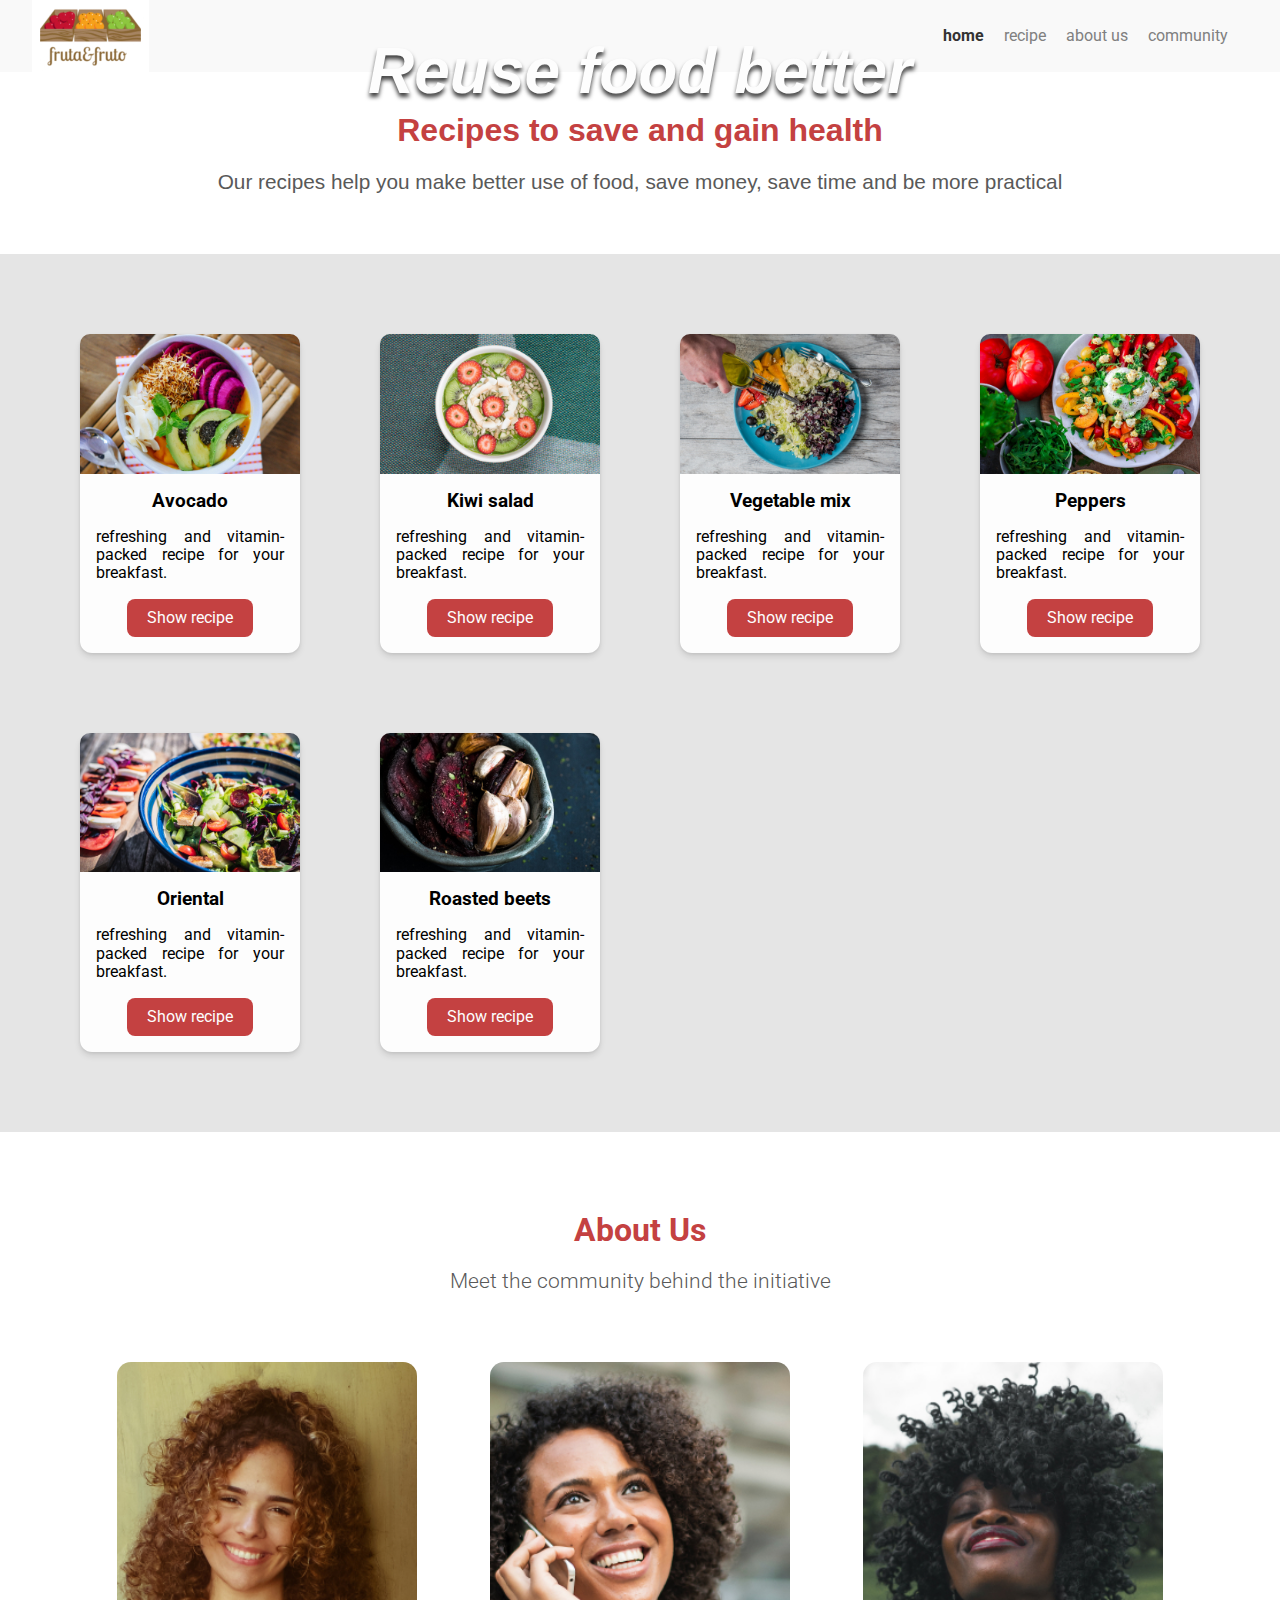
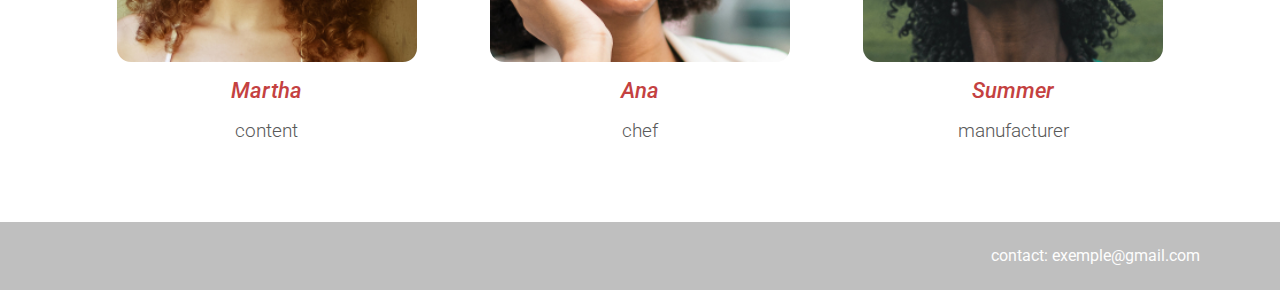
==== commit d5686880: "create html footer and css" ====
--- a/arquitetura-css-assets/index.html
+++ b/arquitetura-css-assets/index.html
@@ -39,6 +39,8 @@
          <link rel="stylesheet" href="assets/css/aboutUs/aboutUs.css">
          <link rel="stylesheet" href="assets/css/aboutUs/aboutUs-title.css">
          <link rel="stylesheet" href="assets/css/aboutUs/aboutUs-description.css">
+         <!-- CSS About Us -->
+         <link rel="stylesheet" href="assets/css/footer.css">
     </head>
     <body>
         <!-- Header and Nav section -->
@@ -142,5 +144,9 @@
             </div>
         </section>
         
+         <!-- Footer section -->
+          <footer class="footer">
+                Contact: exemple@gmail.com
+          </footer>
     </body>
 </html>
--- a/arquitetura-css-assets/assets/css/footer.css
+++ b/arquitetura-css-assets/assets/css/footer.css
@@ -0,0 +1,7 @@
+.footer {
+    background-color: #bfbfbf;
+    color: #fdfdfd;
+    text-align: right;
+    padding: 1.56rem 5rem;
+    text-transform: lowercase;
+}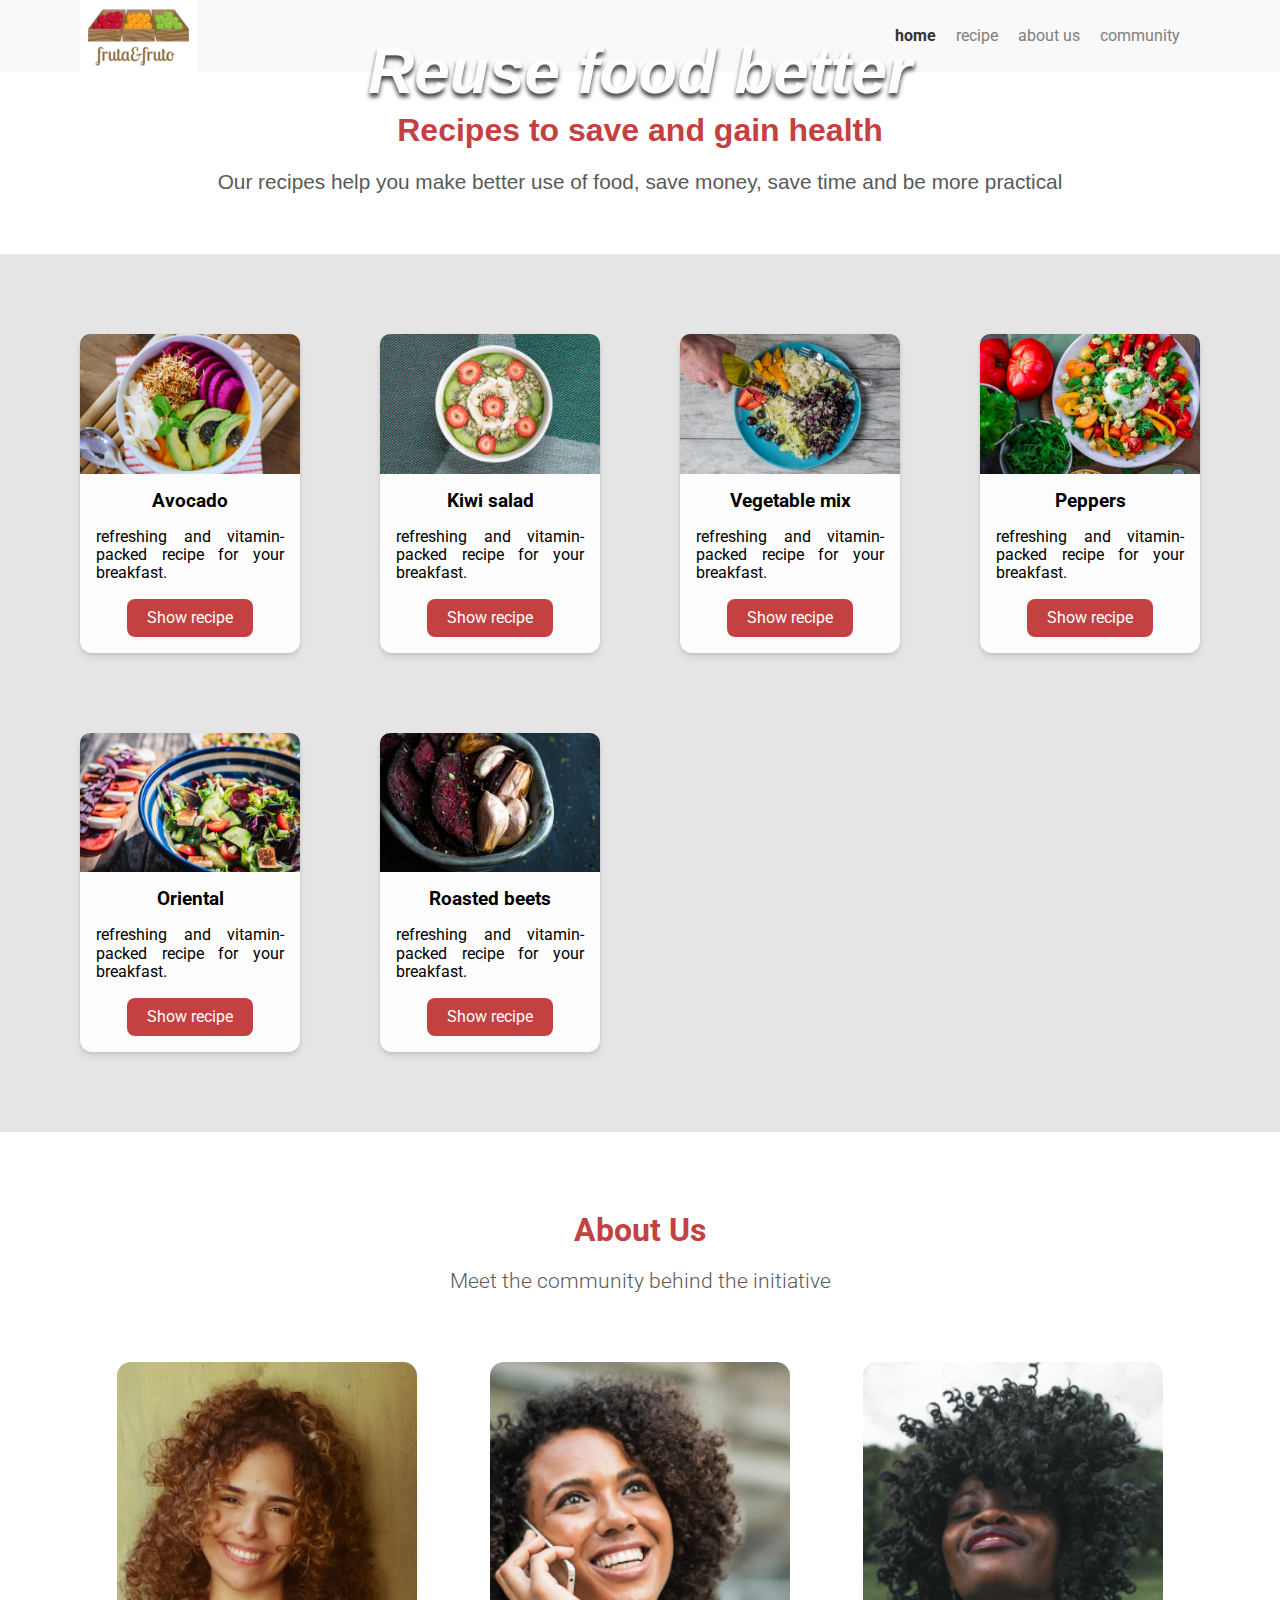
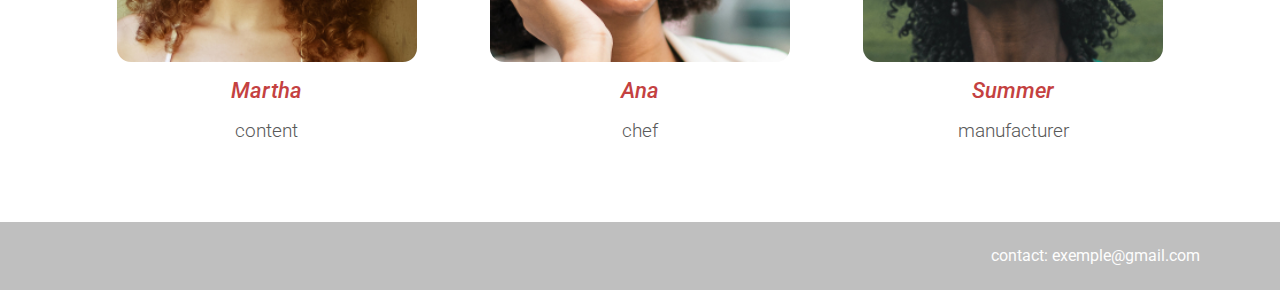
==== commit e68eba07: "add responsivity to header and banner" ====
--- a/arquitetura-css-assets/index.html
+++ b/arquitetura-css-assets/index.html
@@ -13,6 +13,7 @@
         <link rel="stylesheet" href="assets/css/menu/menu-item.css">
         <link rel="stylesheet" href="assets/css/menu/header.css">
         <link rel="stylesheet" href="assets/css/menu/menu-list.css">
+        <link rel="stylesheet" href="assets/css/logo.css">
         <!-- CSS Banner -->
         <link rel="stylesheet" href="assets/css/banner/banner.css">
         <link rel="stylesheet" href="assets/css/banner/banner-img.css">
--- a/arquitetura-css-assets/assets/css/menu/header.css
+++ b/arquitetura-css-assets/assets/css/menu/header.css
@@ -5,4 +5,18 @@
     justify-content: space-between;
     /* top | rigth | bottom | left */
     padding: 0 2rem 0 2rem;
+}
+
+@media screen and (min-width: 0){
+    .header {
+        justify-content: center;
+        padding: 0 1rem;
+    }
+}
+
+@media screen and (min-width: 768px){
+    .header {
+        justify-content: space-between;
+        padding: 0 5rem;
+    }
 }--- a/arquitetura-css-assets/assets/css/logo.css
+++ b/arquitetura-css-assets/assets/css/logo.css
@@ -0,0 +1,11 @@
+@media screen and (min-width: 0) {
+    .logo {
+        display: none;
+    }
+}
+
+@media screen and (min-width: 768px) {
+    .logo {
+        display: block;
+    }
+}--- a/arquitetura-css-assets/assets/css/banner/banner-img.css
+++ b/arquitetura-css-assets/assets/css/banner/banner-img.css
@@ -1,5 +1,16 @@
 .banner__img {
     background: url('../../img/banner.jpg') no-repeat center / cover;
     width: 100%;
-    height: calc(100vh - 900px);
+}
+
+@media screen and (min-width: 0) {
+    .banner__img {
+        height: calc(100vh - 1000px);
+    }
+}
+
+@media screen and (min-width: 768px) {
+    .banner__img {
+        height: calc(100vh - 900px);
+    }
 }--- a/arquitetura-css-assets/assets/css/banner/banner-title.css
+++ b/arquitetura-css-assets/assets/css/banner/banner-title.css
@@ -1,7 +1,6 @@
 .banner__title {
     color: #fdfdfd;
     font-family: 'SF Pro',Arial, Helvetica, sans-serif;
-    font-size: 4em;
     font-style: italic;
     position: absolute;
     left: 50%;
@@ -10,4 +9,16 @@
     text-align: center;
     transform: translate(-50%, -50%);
     width: 100%;
+}
+
+@media screen and (min-width: 0) {
+    .banner__title {
+        font-size: 2.5rem;
+    }
+}
+
+@media screen and (min-width: 768px) {
+    .banner__title {
+        font-size: 4rem;
+    }
 }